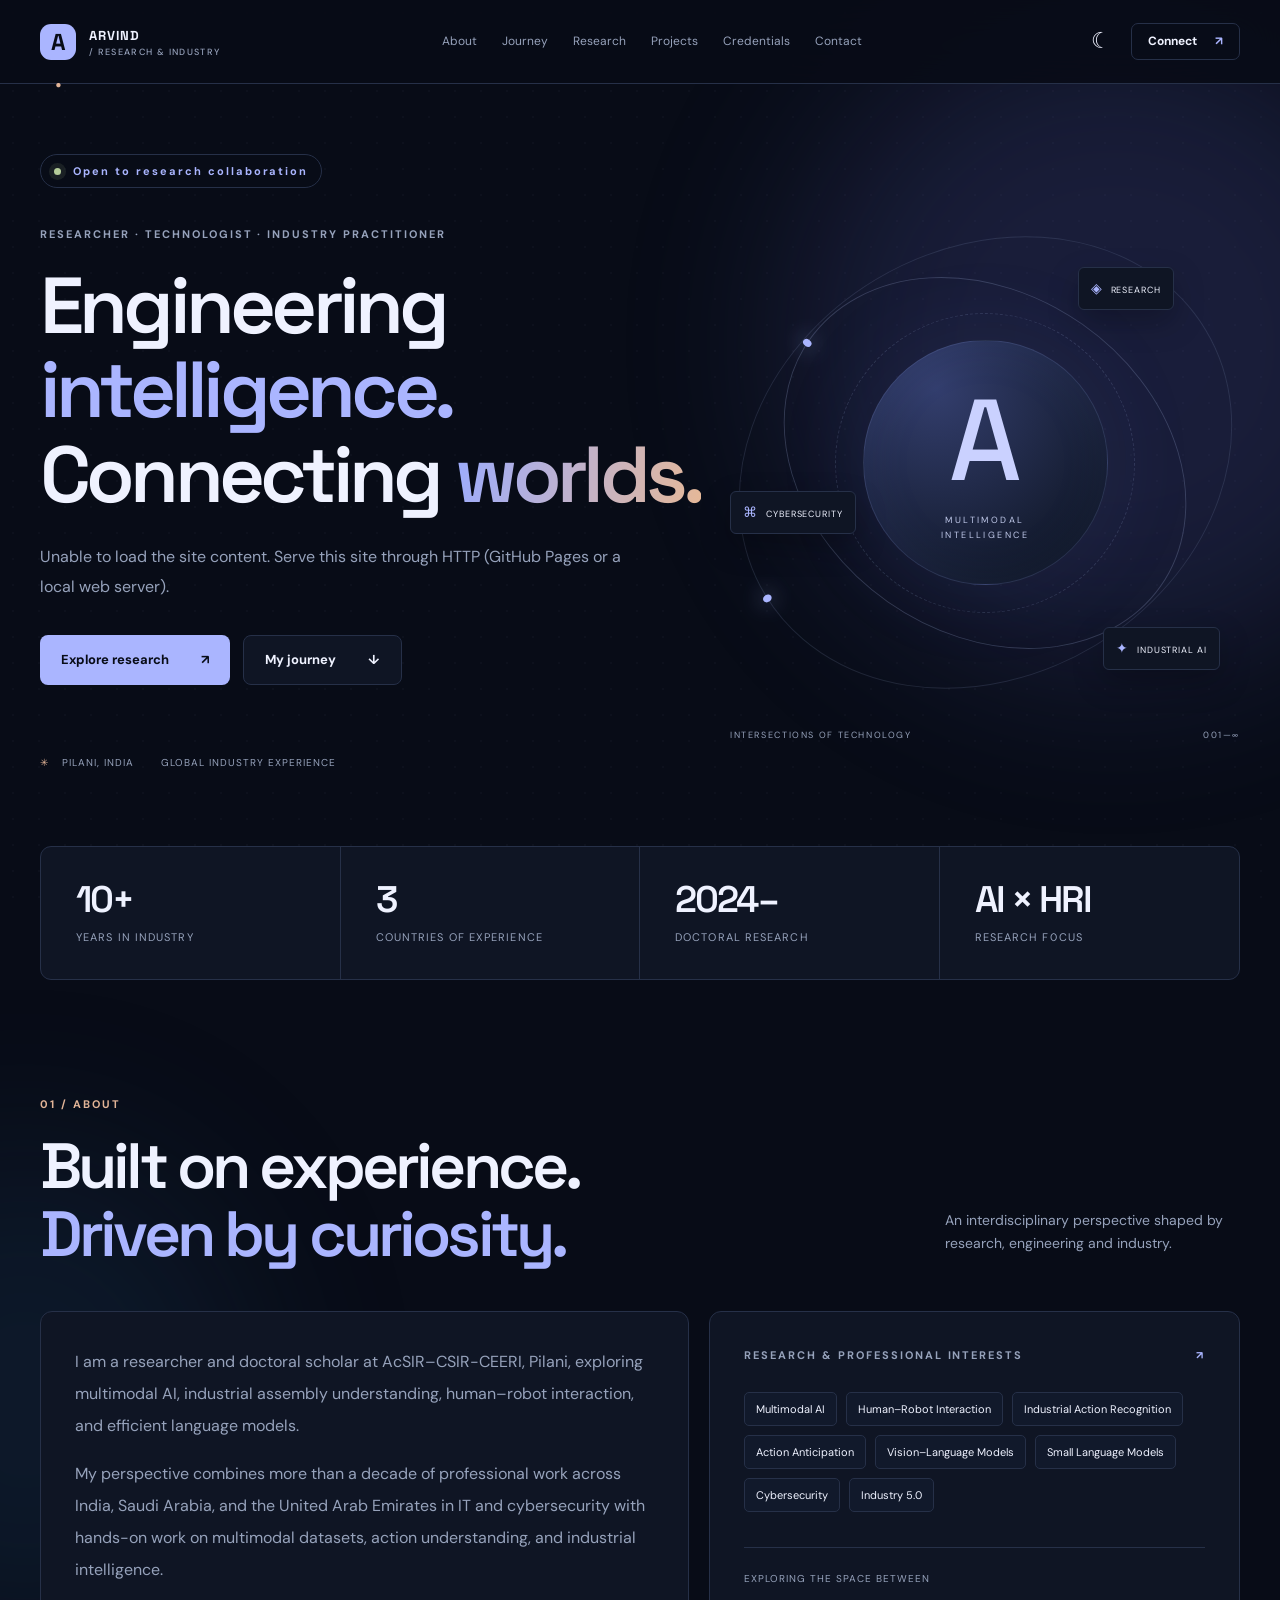
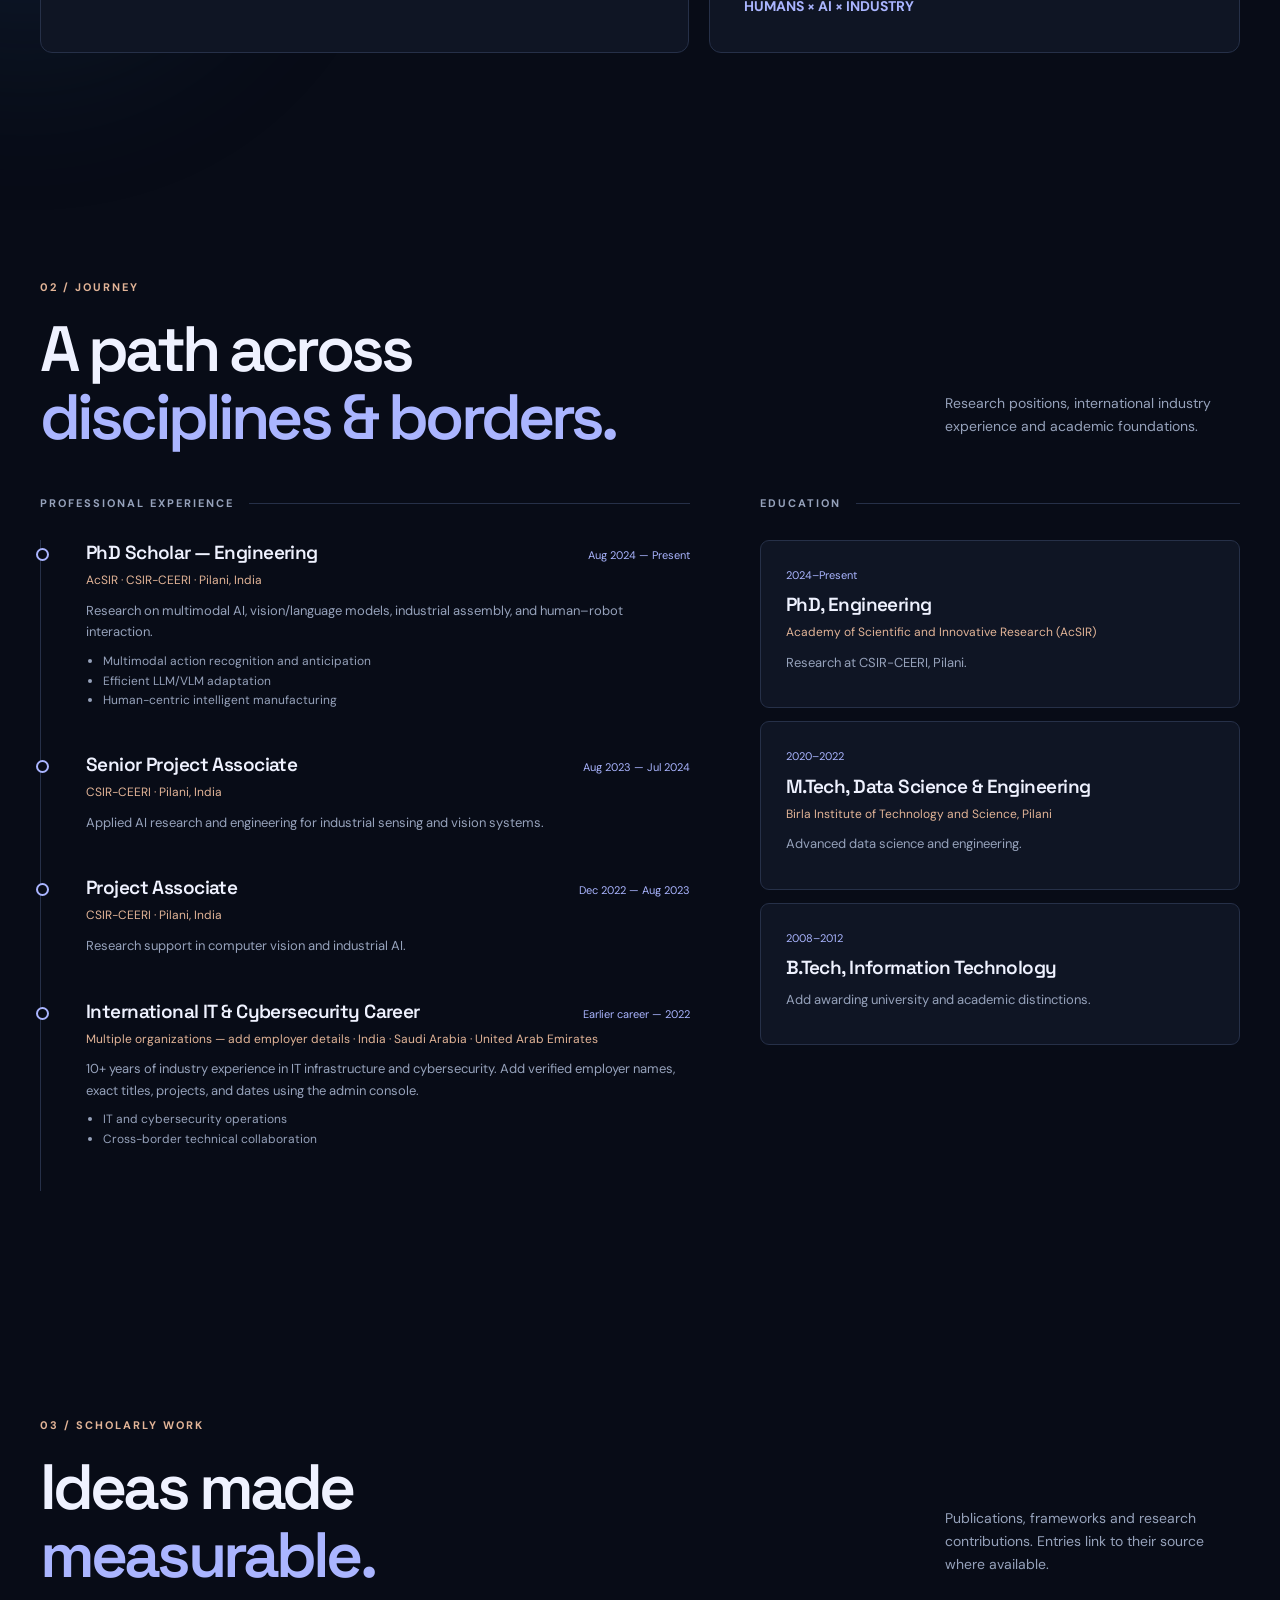
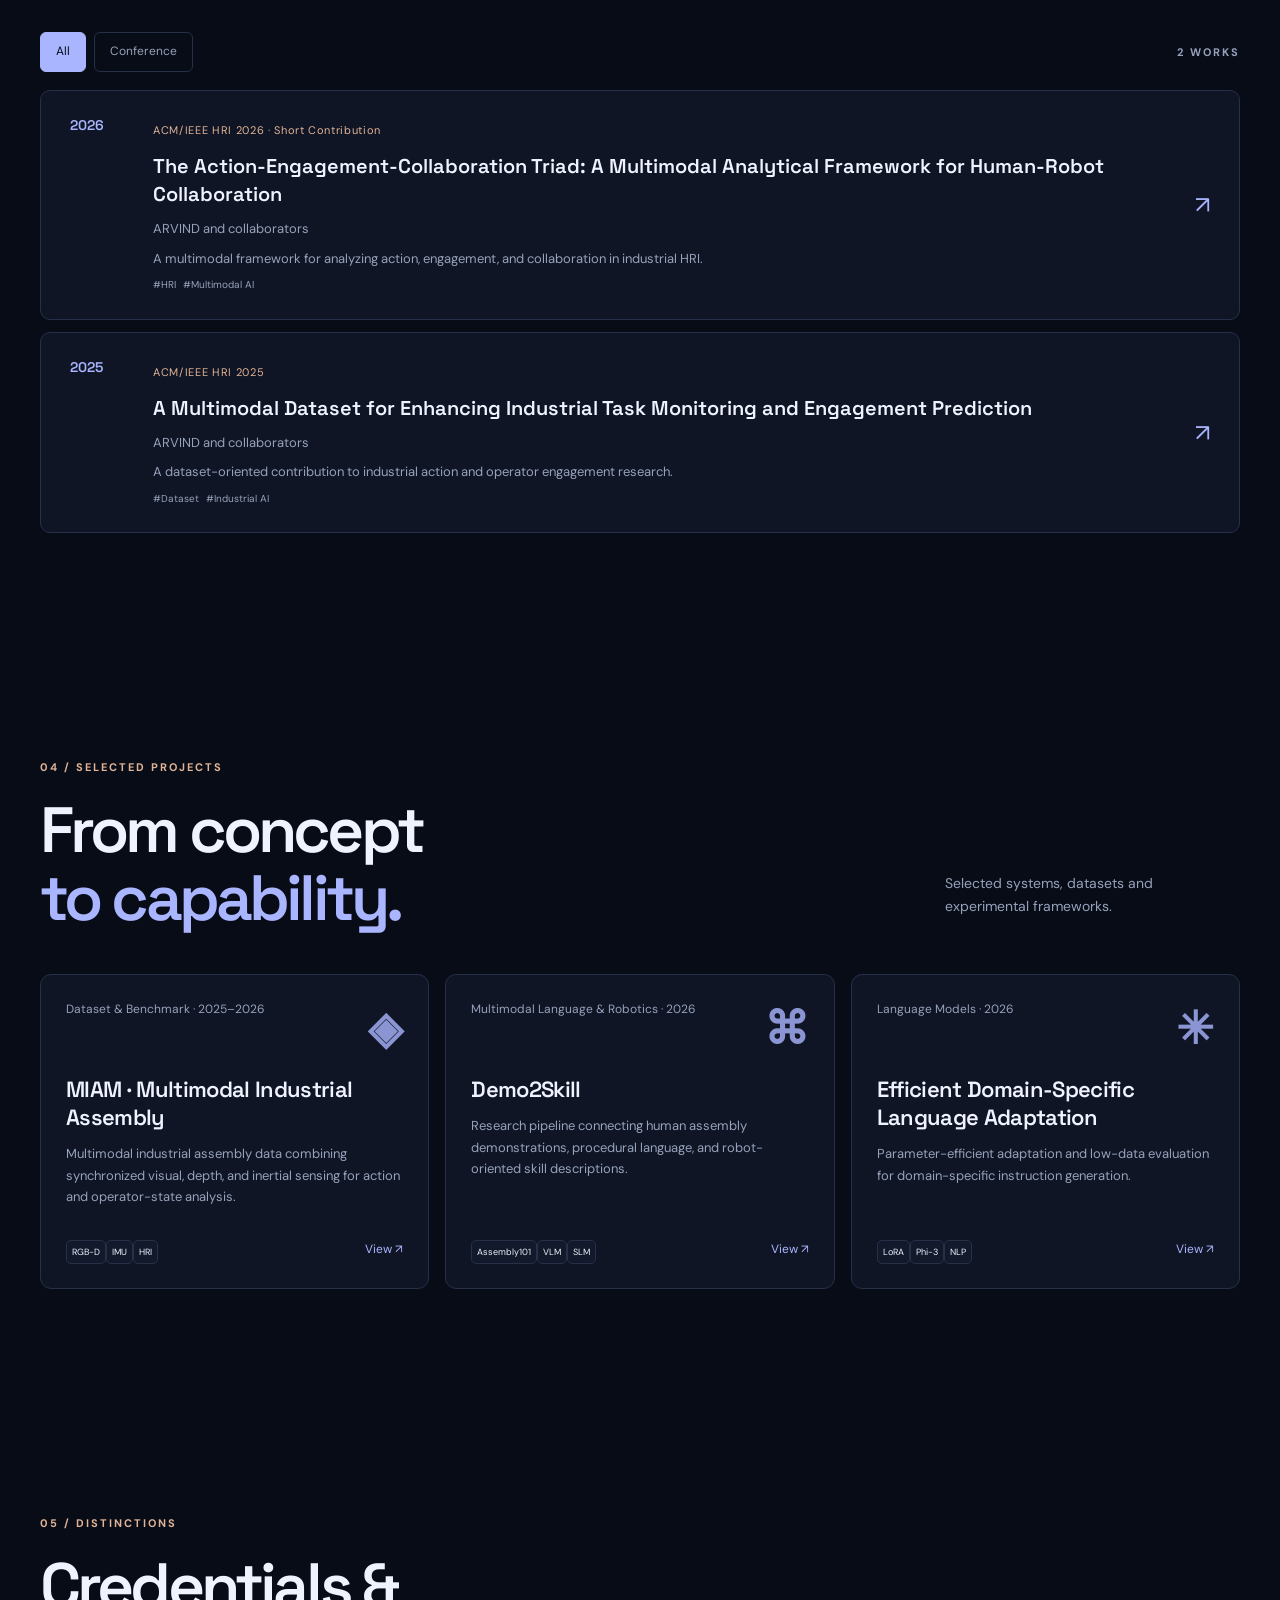
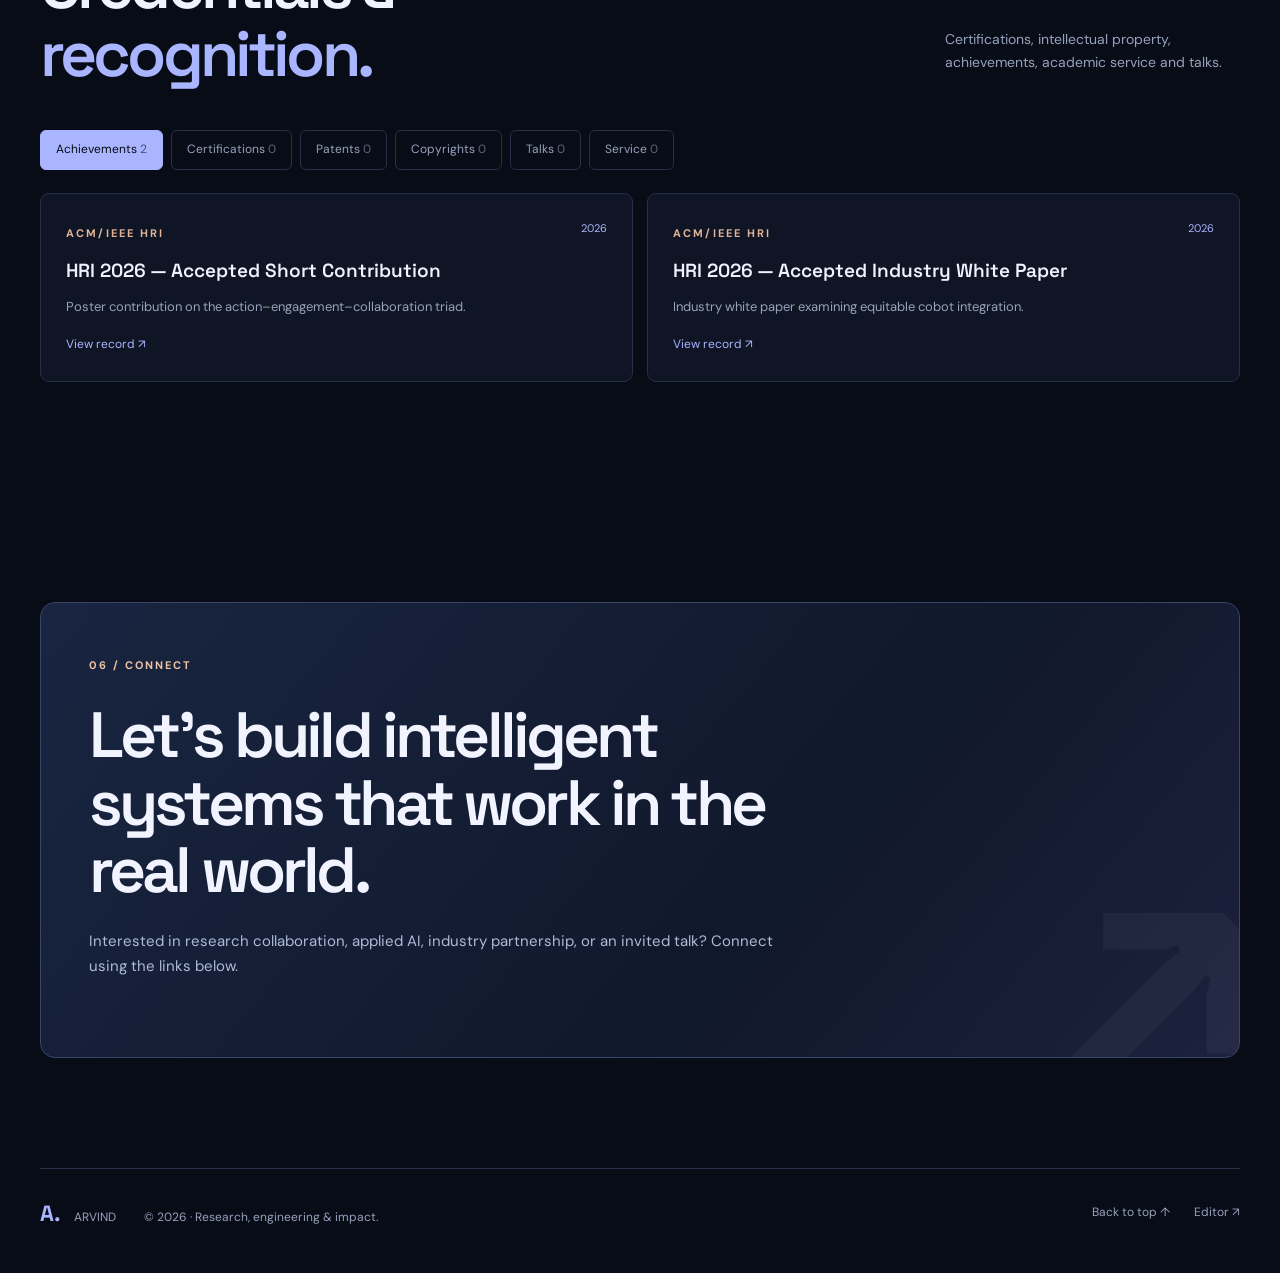
==== index.html @ ee94b441 "Add files via upload" ====
<!doctype html><html lang="en"><head><meta charset="utf-8"><meta name="viewport" content="width=device-width,initial-scale=1"><meta name="theme-color" content="#070b16"><meta name="description" content="Academic and professional portfolio"><title>ARVIND — Research & Industry</title><link rel="icon" href="assets/favicon.svg" type="image/svg+xml"><link rel="stylesheet" href="assets/style.css"><script defer src="assets/app.js"></script></head><body>
<div id="progress"></div><div class="aura aura-one"></div><div class="aura aura-two"></div>
<header class="header"><a class="brand" href="#home"><span class="brand-logo">A<span class="brand-dot">.</span></span><span>ARVIND<span class="brand-sub"> / RESEARCH & INDUSTRY</span></span></a><nav id="nav"><a href="#about">About</a><a href="#journey">Journey</a><a href="#research">Research</a><a href="#projects">Projects</a><a href="#credentials">Credentials</a><a href="#contact">Contact</a></nav><div class="header-actions"><button type="button" id="themeToggle" class="icon-button" aria-label="Toggle theme">☾</button><button type="button" class="icon-button mobile-menu" id="menuToggle" aria-label="Toggle navigation">☰</button><a class="top-cta" href="#contact">Connect <span>↗</span></a></div></header>
<main><section id="home" class="hero section shell"><div class="hero-content"><div class="eyebrow"><span class="pulse"></span><span id="availability">RESEARCH & COLLABORATION</span></div><p class="overline">RESEARCHER · TECHNOLOGIST · INDUSTRY PRACTITIONER</p><h1>Engineering <em>intelligence.</em><br>Connecting <span class="gradient-text">worlds.</span></h1><p class="hero-lead" id="tagline"></p><div class="hero-buttons"><a href="#research" class="btn btn-primary">Explore research <span>↗</span></a><a href="#journey" class="btn btn-secondary">My journey <span>↓</span></a></div><div class="hero-meta"><span><span class="small-spark">✳</span> PILANI, INDIA</span><span>GLOBAL INDUSTRY EXPERIENCE</span></div></div><div class="hero-art"><div class="orbit orbit-a"></div><div class="orbit orbit-b"></div><div class="orbit orbit-c"></div><div class="core"><span class="core-icon">A</span><small>MULTIMODAL<br>INTELLIGENCE</small></div><div class="orbit-label label-top">◈ <span>RESEARCH</span></div><div class="orbit-label label-left">⌘ <span>CYBERSECURITY</span></div><div class="orbit-label label-bottom">✦ <span>INDUSTRIAL AI</span></div><div class="art-caption">INTERSECTIONS OF TECHNOLOGY <span>001—∞</span></div></div></section>
<section class="stats-wrap shell"><div id="stats" class="stats"></div></section>
<section id="about" class="section shell"><div class="section-head"><div><span class="section-number">01 / ABOUT</span><h2>Built on experience.<br><em>Driven by curiosity.</em></h2></div><p class="section-intro">An interdisciplinary perspective shaped by research, engineering and industry.</p></div><div class="about-grid"><div class="panel about-copy" id="aboutCopy"></div><div class="panel interest-panel"><div class="panel-label">RESEARCH & PROFESSIONAL INTERESTS <span>↗</span></div><div id="interests" class="tag-cloud"></div><div class="corner-note">EXPLORING THE SPACE BETWEEN <strong>HUMANS × AI × INDUSTRY</strong></div></div></div></section>
<section id="journey" class="section shell"><div class="section-head"><div><span class="section-number">02 / JOURNEY</span><h2>A path across<br><em>disciplines & borders.</em></h2></div><p class="section-intro">Research positions, international industry experience and academic foundations.</p></div><div class="journey-layout"><div><div class="minor-title">PROFESSIONAL EXPERIENCE <span class="hairline"></span></div><div id="experience" class="timeline"></div></div><div><div class="minor-title">EDUCATION <span class="hairline"></span></div><div id="education" class="education-list"></div></div></div></section>
<section id="research" class="section shell"><div class="section-head"><div><span class="section-number">03 / SCHOLARLY WORK</span><h2>Ideas made<br><em>measurable.</em></h2></div><p class="section-intro">Publications, frameworks and research contributions. Entries link to their source where available.</p></div><div class="filterbar"><div class="filter-buttons" id="publicationFilters"></div><span id="publicationCount" class="count"></span></div><div id="publications" class="publication-list"></div></section>
<section id="projects" class="section shell"><div class="section-head"><div><span class="section-number">04 / SELECTED PROJECTS</span><h2>From concept<br><em>to capability.</em></h2></div><p class="section-intro">Selected systems, datasets and experimental frameworks.</p></div><div id="projectsGrid" class="project-grid"></div></section>
<section id="credentials" class="section shell"><div class="section-head"><div><span class="section-number">05 / DISTINCTIONS</span><h2>Credentials &<br><em>recognition.</em></h2></div><p class="section-intro">Certifications, intellectual property, achievements, academic service and talks.</p></div><div class="credentials-tabs" id="credentialTabs"></div><div id="credentialContent" class="credential-content"></div></section>
<section id="contact" class="section shell"><div class="contact-panel"><span class="section-number">06 / CONNECT</span><div class="contact-body"><h2 id="contactHeading"></h2><p id="contactMessage"></p><div id="socialLinks" class="contact-links"></div></div><span class="contact-mark" aria-hidden="true">↗</span></div></section></main>
<footer class="footer shell"><div><span class="footer-logo">A.</span> <span id="footerName">ARVIND</span> <span class="footer-note">© <span id="year"></span> · Research, engineering & impact.</span></div><div><a href="#home">Back to top ↑</a><a href="admin.html" title="Owner content editor">Editor ↗</a></div></footer><div id="toast" role="status" aria-live="polite"></div>
</body></html>
---- assets/style.css ----
@import url('https://fonts.googleapis.com/css2?family=DM+Sans:wght@400;500;600;700&family=Space+Grotesk:wght@400;500;600;700&display=swap');
:root{--bg:#080c17;--panel:#0f1524;--panel2:#11192b;--text:#eff2ff;--muted:#96a2bb;--line:#263048;--accent:#aab5ff;--warm:#e2b497;--sh:rgba(0,0,0,.25)}:root.light{--bg:#f7f8fc;--panel:#fff;--panel2:#eef1fa;--text:#11182b;--muted:#566079;--line:#dbe0ec;--accent:#515fd4;--warm:#ad765e;--sh:rgba(20,25,50,.08)}*{box-sizing:border-box}html{scroll-behavior:smooth;scroll-padding-top:90px}body{margin:0;background:var(--bg);color:var(--text);font-family:'DM Sans',sans-serif;line-height:1.65;overflow-x:hidden}body::before{content:'';position:fixed;inset:0;pointer-events:none;z-index:0;background-image:radial-gradient(#8e9bb01a .75px,transparent .75px);background-size:26px 26px;opacity:.4}a{color:inherit;text-decoration:none}button,input,textarea,select{font:inherit}button{cursor:pointer}.shell{width:min(1200px,calc(100% - 80px));margin-inline:auto}.section{padding-block:110px;position:relative;z-index:1}.aura{position:absolute;border-radius:50%;filter:blur(90px);pointer-events:none;opacity:.2}.aura-one{top:20px;right:-160px;background:#6166c5;width:650px;height:650px}.aura-two{top:1150px;left:-200px;background:#244e77;width:450px;height:500px}#progress{position:fixed;top:0;left:0;height:3px;width:0;background:linear-gradient(90deg,var(--accent),var(--warm));z-index:100}.header{height:84px;display:flex;align-items:center;justify-content:space-between;gap:25px;padding:0 max(40px,calc((100vw - 1200px)/2));position:sticky;top:0;z-index:50;border-bottom:1px solid var(--line);background:color-mix(in srgb,var(--bg) 89%,transparent);backdrop-filter:blur(24px)}.brand{display:flex;align-items:center;gap:13px;font-family:'Space Grotesk';font-weight:700;letter-spacing:.07em;font-size:13px;white-space:nowrap}.brand-logo{display:grid;place-items:center;background:var(--accent);color:var(--bg);width:36px;height:36px;border-radius:11px;font-size:23px;letter-spacing:-4px;padding-right:4px}.brand-dot{color:var(--warm)}.brand-sub{display:block;color:var(--muted);font:500 9px 'DM Sans';letter-spacing:.15em}.header nav{display:flex;align-items:center;gap:25px}.header nav a,.footer a{font-size:12px;color:var(--muted);transition:color .2s}.header nav a:hover,.footer a:hover{color:var(--accent)}.header-actions{display:flex;align-items:center;gap:12px}.top-cta{border:1px solid var(--line);border-radius:7px;padding:8px 16px;font-size:12px;font-weight:700}.top-cta span{color:var(--accent);margin-left:15px}.icon-button{border:0;background:transparent;color:var(--text);font-size:22px;padding:5px 8px}.mobile-menu{display:none}.hero{min-height:720px;display:grid;grid-template-columns:1.15fr .85fr;align-items:center;padding-top:70px;padding-bottom:75px}.hero-content{position:relative;z-index:2}.eyebrow,.overline,.section-number,.panel-label,.minor-title,.count{font-size:11px;letter-spacing:.18em;font-weight:700}.eyebrow{display:inline-flex;gap:12px;align-items:center;border:1px solid var(--line);color:var(--accent);padding:7px 13px;border-radius:30px}.pulse{width:7px;height:7px;background:#b5cd9a;border-radius:50%;box-shadow:0 0 0 5px #b5cd9a1b}.overline{color:var(--muted);margin-top:37px}.hero h1,h2{font-family:'Space Grotesk',sans-serif;line-height:1.06;letter-spacing:-.06em}.hero h1{font-size:clamp(55px,6.2vw,90px);margin:21px 0 25px;font-weight:600}.hero h1 em,h2 em{font-style:normal;color:var(--accent)}.gradient-text{background:linear-gradient(100deg,#9bacff,#e6b897);-webkit-background-clip:text;background-clip:text;color:transparent}.hero-lead{font-size:16px;line-height:1.9;color:var(--muted);max-width:590px}.hero-buttons{display:flex;gap:13px;margin-top:33px}.btn{border-radius:8px;padding:13px 21px;font-size:13px;font-weight:700;display:inline-flex;gap:32px;align-items:center;transition:transform .2s,background .2s}.btn:hover{transform:translateY(-3px)}.btn-primary{background:var(--accent);color:var(--bg)}.btn-secondary{border:1px solid var(--line);background:var(--panel)}.hero-meta{display:flex;gap:27px;color:var(--muted);letter-spacing:.1em;font-size:10px;margin-top:70px}.small-spark{color:var(--warm);margin-right:9px}.hero-art{position:relative;min-height:560px;display:grid;place-items:center}.orbit{position:absolute;border:1px solid #879ac037;border-radius:50%;transform:rotate(-23deg)}.orbit-a{width:300px;height:300px;border-style:dashed;animation:spin 50s linear infinite}.orbit-b{width:430px;height:430px;transform:rotate(35deg) scaleY(.79);border-color:#8a98c04c}.orbit-c{width:515px;height:515px;transform:rotate(-31deg) scaleY(.83);border-color:#8a98c02d}.orbit-b:before,.orbit-c:before{content:'';position:absolute;top:50%;left:-5px;background:var(--accent);width:9px;height:9px;border-radius:50%;box-shadow:0 0 25px var(--accent)}.core{width:245px;height:245px;display:flex;flex-direction:column;justify-content:center;align-items:center;gap:15px;background:radial-gradient(circle at 30% 20%,#333e6d,#101727 80%);border:1px solid #727fc044;border-radius:50%;box-shadow:0 0 100px #6e82dc18,inset 0 0 50px #738afa14}.core-icon{font:500 115px 'Space Grotesk';line-height:1;color:#cad1ff}.core small{text-align:center;font-size:9px;line-height:1.6;letter-spacing:.27em;color:#c0c9ea}.orbit-label{position:absolute;border:1px solid var(--line);padding:9px 12px;border-radius:6px;background:var(--panel);color:var(--accent);font-size:14px;box-shadow:0 12px 30px var(--sh)}.orbit-label span{font-size:9px;letter-spacing:.1em;color:var(--text);margin-left:5px}.label-top{right:13%;top:15%}.label-left{left:0;top:55%}.label-bottom{bottom:13%;right:4%}.art-caption{position:absolute;bottom:0;font-size:9px;color:var(--muted);letter-spacing:.18em;width:100%;display:flex;justify-content:space-between}.stats-wrap{position:relative;z-index:1}.stats{border:1px solid var(--line);border-radius:11px;display:grid;grid-template-columns:repeat(4,1fr);background:var(--panel);overflow:hidden}.stat{padding:29px 35px;border-right:1px solid var(--line)}.stat:last-child{border:0}.stat strong{font:600 37px 'Space Grotesk';color:var(--text);display:block;letter-spacing:-.05em}.stat span{font-size:11px;color:var(--muted);letter-spacing:.1em;text-transform:uppercase}.section-head{display:flex;justify-content:space-between;align-items:end;gap:50px;margin-bottom:42px}.section-number{color:var(--warm)}h2{font-size:clamp(39px,5vw,64px);font-weight:600;margin:17px 0 0}.section-intro{max-width:295px;color:var(--muted);font-size:14px}.about-grid{display:grid;grid-template-columns:1.1fr .9fr;gap:20px}.panel{background:var(--panel);border:1px solid var(--line);border-radius:12px;padding:34px}.about-copy{font-size:16px;line-height:2;color:var(--muted)}.about-copy p:first-child{margin-top:0}.about-copy p:last-child{margin-bottom:0}.panel-label{display:flex;justify-content:space-between;color:var(--muted)}.panel-label span{color:var(--accent)}.tag-cloud{display:flex;flex-wrap:wrap;gap:9px;margin:28px 0 35px}.tag,.pill{font-size:11px;padding:7px 11px;border:1px solid var(--line);border-radius:5px;color:var(--text);background:var(--panel2)}.corner-note{border-top:1px solid var(--line);padding-top:23px;font-size:10px;letter-spacing:.1em;color:var(--muted)}.corner-note strong{display:block;color:var(--accent);font-size:14px;letter-spacing:0;margin-top:7px}.journey-layout{display:grid;grid-template-columns:1.15fr .85fr;gap:70px}.minor-title{display:flex;gap:15px;align-items:center;color:var(--muted);margin:0 0 28px}.hairline{height:1px;background:var(--line);flex:1}.timeline{padding-left:23px;border-left:1px solid var(--line)}.timeline-item{position:relative;padding:0 0 33px 22px}.timeline-item:before{content:'';position:absolute;width:9px;height:9px;top:8px;left:-28px;border:2px solid var(--accent);background:var(--bg);border-radius:50%}.entry-top{display:flex;justify-content:space-between;gap:15px;align-items:baseline}.entry-top h3,.edu-card h3{margin:0;font:600 19px 'Space Grotesk';letter-spacing:-.03em}.period{color:var(--accent);font-size:11px;white-space:nowrap}.org{margin:6px 0 8px;color:var(--warm);font-size:12px}.timeline-item p,.edu-card p{color:var(--muted);font-size:13px;margin:9px 0}.entry-highlights{padding-left:17px;margin:8px 0;color:var(--muted);font-size:12px}.education-list{display:grid;gap:13px}.edu-card{background:var(--panel);border:1px solid var(--line);padding:25px;border-radius:9px}.edu-card .period{margin-bottom:8px;display:block}.filterbar{display:flex;align-items:center;justify-content:space-between;gap:10px;margin-bottom:18px}.filter-buttons,.credentials-tabs{display:flex;gap:8px;flex-wrap:wrap}.filter-buttons button,.credentials-tabs button{padding:9px 15px;border-radius:6px;border:1px solid var(--line);background:transparent;color:var(--muted);font-size:12px}.filter-buttons button.active,.credentials-tabs button.active{background:var(--accent);color:var(--bg);border-color:var(--accent)}.count{color:var(--muted)}.publication-list{display:grid;gap:12px}.pub-card{padding:25px 29px;background:var(--panel);border:1px solid var(--line);border-radius:10px;display:grid;grid-template-columns:60px 1fr auto;gap:23px;transition:border-color .2s,transform .2s}.pub-card:hover,.project-card:hover{border-color:var(--accent);transform:translateY(-2px)}.pub-year{font:600 14px 'Space Grotesk';color:var(--accent)}.pub-venue{font-size:11px;color:var(--warm);letter-spacing:.06em}.pub-card h3{font:600 20px/1.4 'Space Grotesk';margin:10px 0}.pub-card p{font-size:13px;color:var(--muted);margin:8px 0}.pub-card .pub-link{align-self:center;font-size:24px;color:var(--accent)}.pub-tags{display:flex;gap:7px;flex-wrap:wrap}.pub-tags span{font-size:10px;color:var(--muted)}.project-grid{display:grid;grid-template-columns:repeat(3,1fr);gap:16px}.project-card{min-height:315px;padding:25px;display:flex;flex-direction:column;background:var(--panel);border:1px solid var(--line);border-radius:11px;transition:.2s}.project-visual{height:75px;display:flex;align-items:start;justify-content:space-between;font-size:12px;color:var(--muted)}.project-symbol{font:600 45px 'Space Grotesk';color:var(--accent);opacity:.8}.project-card h3{font:600 22px 'Space Grotesk';letter-spacing:-.03em;margin:0 0 12px}.project-card p{font-size:13px;color:var(--muted);margin:0 0 25px}.project-footer{display:flex;justify-content:space-between;align-items:center;margin-top:auto;gap:10px}.project-footer .tag{font-size:9px;padding:5px}.project-footer a{font-size:12px;color:var(--accent)}.credentials-tabs{margin-bottom:23px}.credential-content{display:grid;grid-template-columns:repeat(2,1fr);gap:14px;min-height:180px}.credential-card{background:var(--panel);border:1px solid var(--line);border-radius:9px;padding:25px}.credential-card .period{float:right}.credential-card h3{font:600 19px 'Space Grotesk';margin:12px 0}.credential-card p{color:var(--muted);font-size:13px}.credential-card a{color:var(--accent);font-size:12px}.empty{grid-column:1/-1;background:var(--panel);border:1px dashed var(--line);padding:34px;border-radius:9px;color:var(--muted);font-size:13px}.contact-panel{position:relative;background:linear-gradient(130deg,#192541,#10182b 62%,#1d213d);border:1px solid #384669;border-radius:15px;padding:48px;overflow:hidden}.contact-panel .section-number{color:#edc4a4}.contact-body{max-width:690px;position:relative;z-index:2}.contact-body h2{color:#f1f3ff;font-size:clamp(38px,5vw,65px);margin:24px 0}.contact-body p{color:#aebad7;font-size:15px}.contact-links{display:flex;flex-wrap:wrap;gap:10px;margin-top:30px}.contact-links a{border:1px solid #4d5b7b;color:#f5f6ff;padding:10px 18px;border-radius:6px;font-size:12px}.contact-links a:hover{background:#ffffff1d}.contact-mark{position:absolute;right:-30px;bottom:-90px;color:#ffffff0a;font:600 360px 'Space Grotesk';line-height:1}.footer{padding-top:30px;padding-bottom:45px;display:flex;justify-content:space-between;gap:20px;align-items:center;color:var(--muted);border-top:1px solid var(--line);font-size:12px}.footer-logo{font:700 22px 'Space Grotesk';color:var(--accent);margin-right:10px}.footer-note{margin-left:25px}.footer>div:last-child{display:flex;gap:24px}#toast{position:fixed;bottom:20px;right:20px;z-index:200;padding:12px 19px;background:var(--accent);color:var(--bg);border-radius:8px;opacity:0;pointer-events:none;transition:opacity .3s}@keyframes spin{to{transform:rotate(337deg)}}@media(max-width:1050px){.header nav{gap:13px}.brand-sub{display:none}.hero h1{font-size:62px}.hero-art{transform:scale(.8)}.project-grid{grid-template-columns:repeat(2,1fr)}}@media(max-width:760px){.shell{width:min(100% - 38px,1200px)}.header{height:70px;padding:0 19px}.header nav{display:none;position:absolute;top:70px;left:0;right:0;background:var(--panel);padding:22px;flex-direction:column;align-items:start;border-bottom:1px solid var(--line)}.header nav.open{display:flex}.mobile-menu{display:block}.top-cta{display:none}.section{padding-block:70px}.hero{display:block;min-height:auto;padding-top:75px}.hero h1{font-size:clamp(43px,10vw,65px)}.hero-art{height:370px;min-height:370px;transform:scale(.68);margin:-10px -60px}.hero-meta{margin-top:40px;flex-wrap:wrap;gap:12px}.stats{grid-template-columns:repeat(2,1fr)}.stat{padding:20px;border-bottom:1px solid var(--line)}.stat:nth-child(even){border-right:0}.stat strong{font-size:30px}.section-head{display:block}.section-intro{max-width:100%}.about-grid,.journey-layout,.credential-content{grid-template-columns:1fr;gap:25px}.project-grid{grid-template-columns:1fr}.pub-card{grid-template-columns:42px 1fr auto;gap:10px;padding:19px}.pub-card h3{font-size:17px}.entry-top{display:block}.period{white-space:normal}.contact-panel{padding:26px}.footer{display:block}.footer>div:last-child{margin-top:16px}.footer-note{display:block;margin:4px 0}.count{display:none}}@media(prefers-reduced-motion:reduce){*,*:before,*:after{scroll-behavior:auto!important;animation:none!important;transition:none!important}}
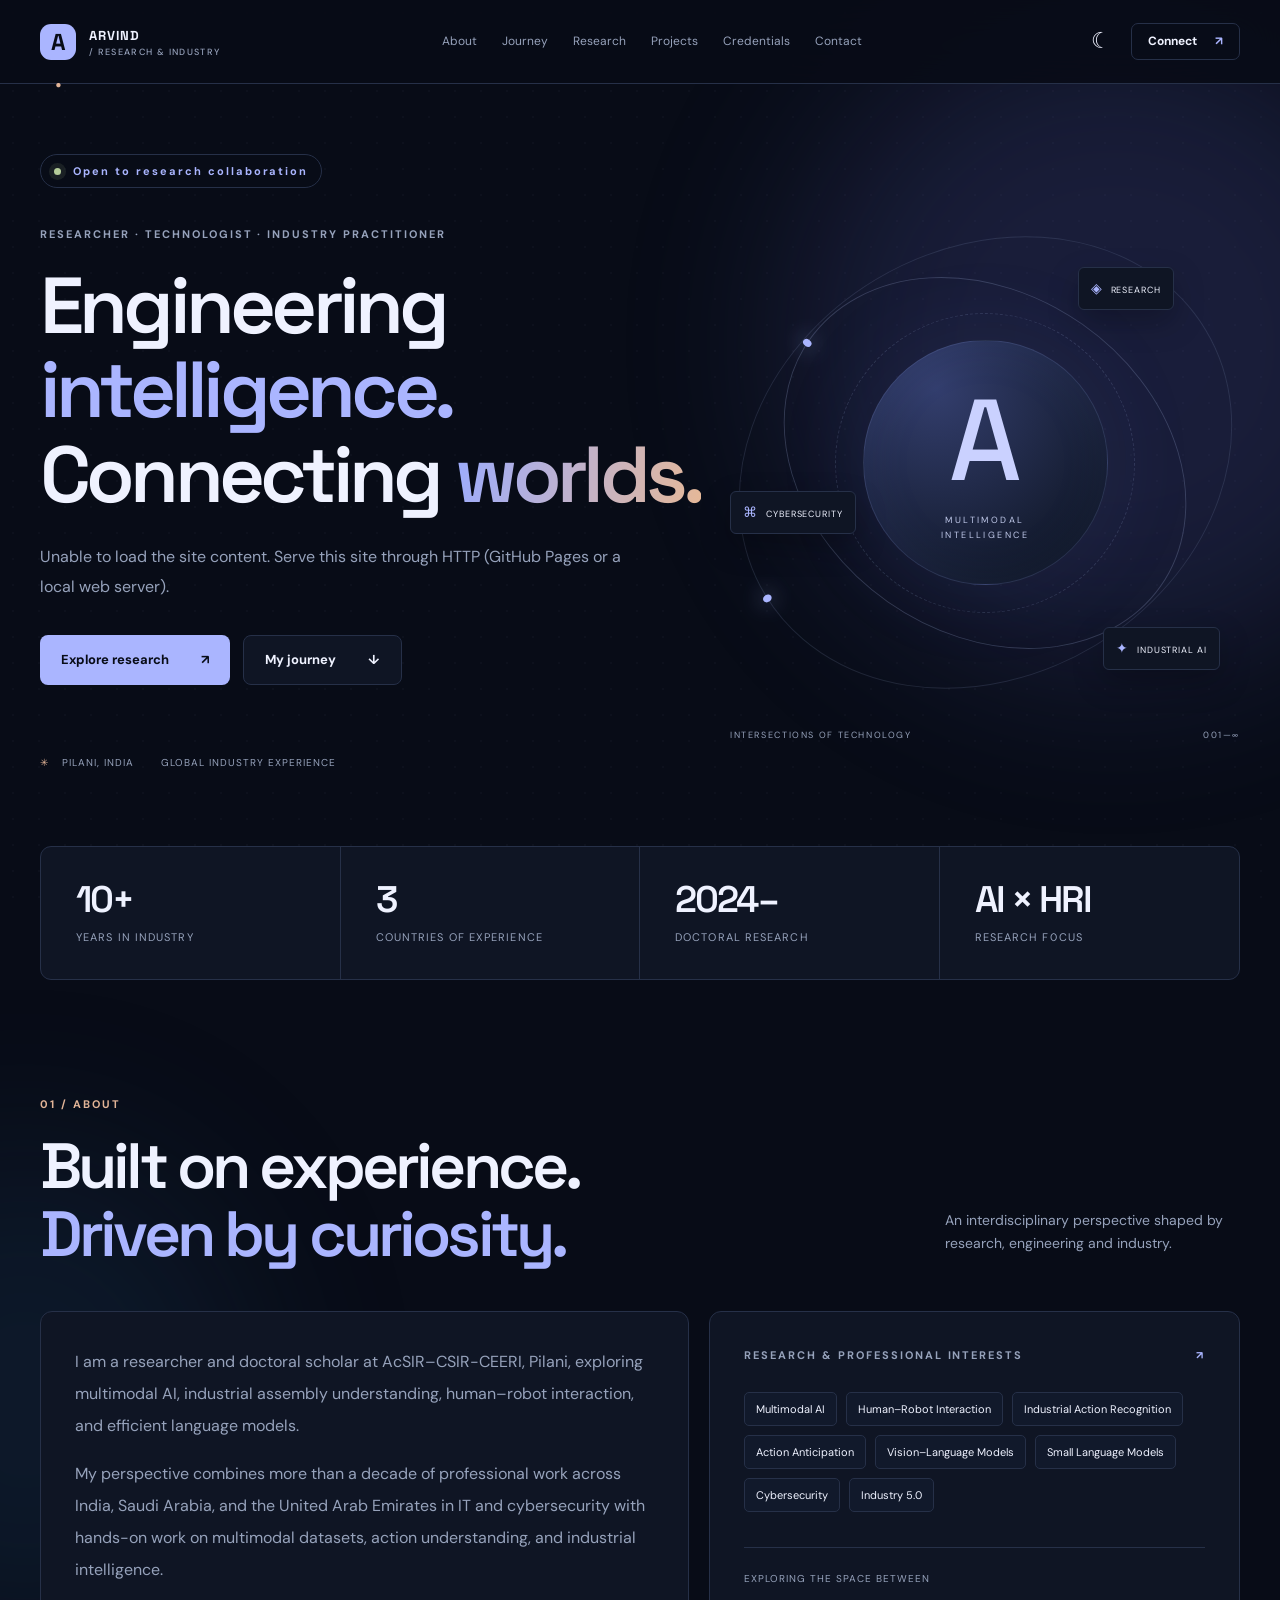
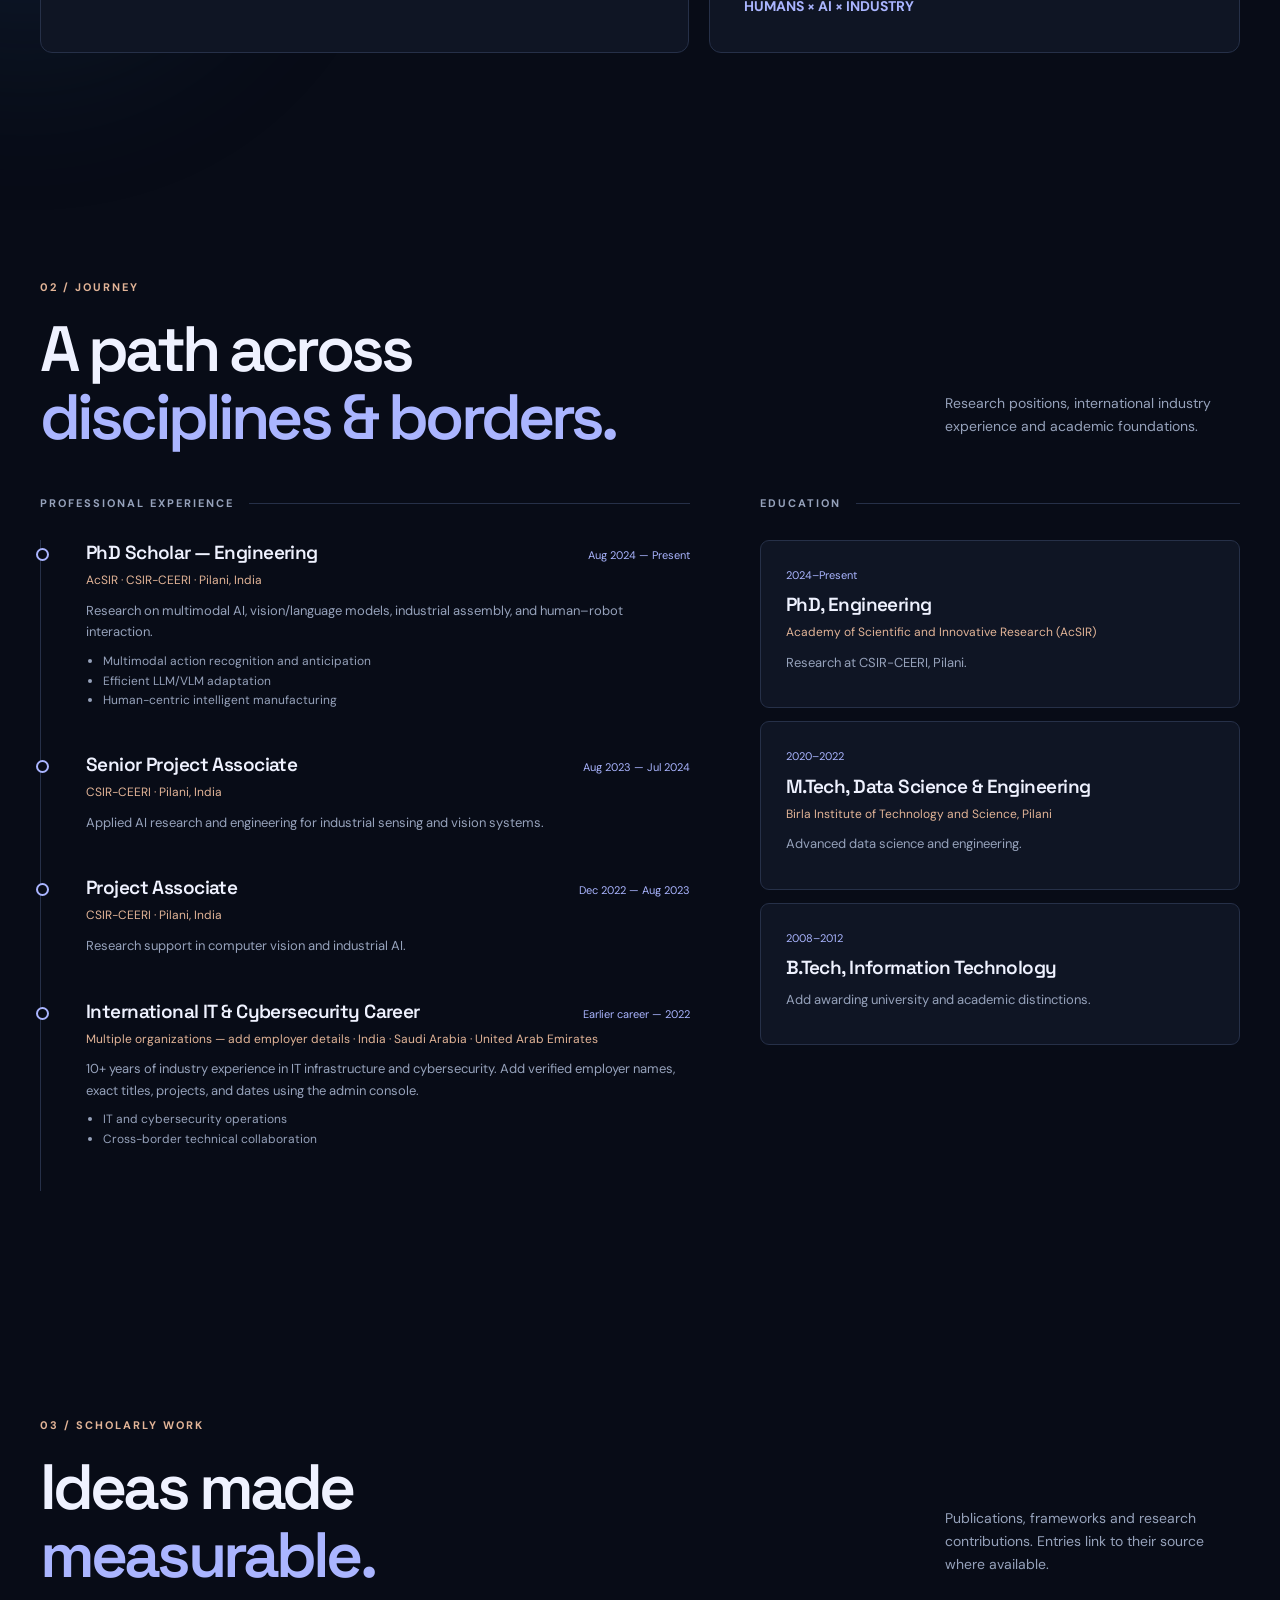
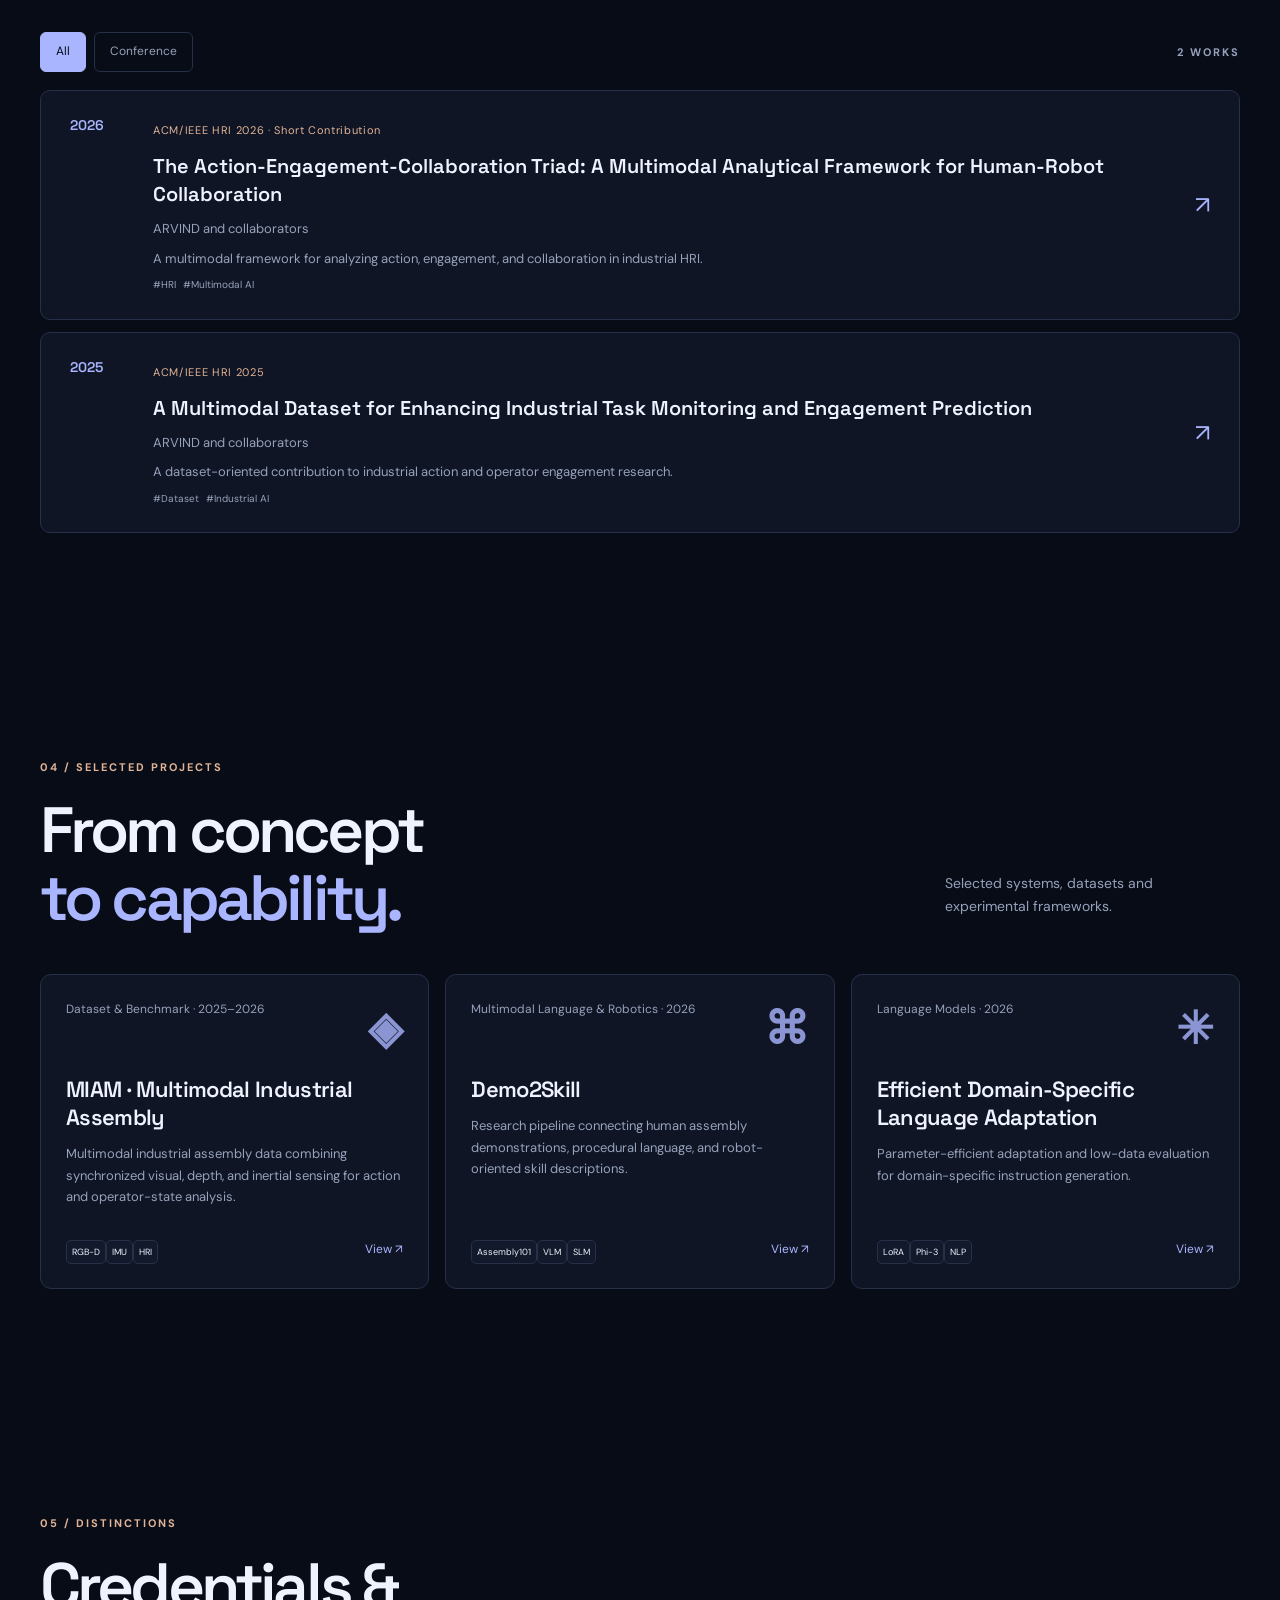
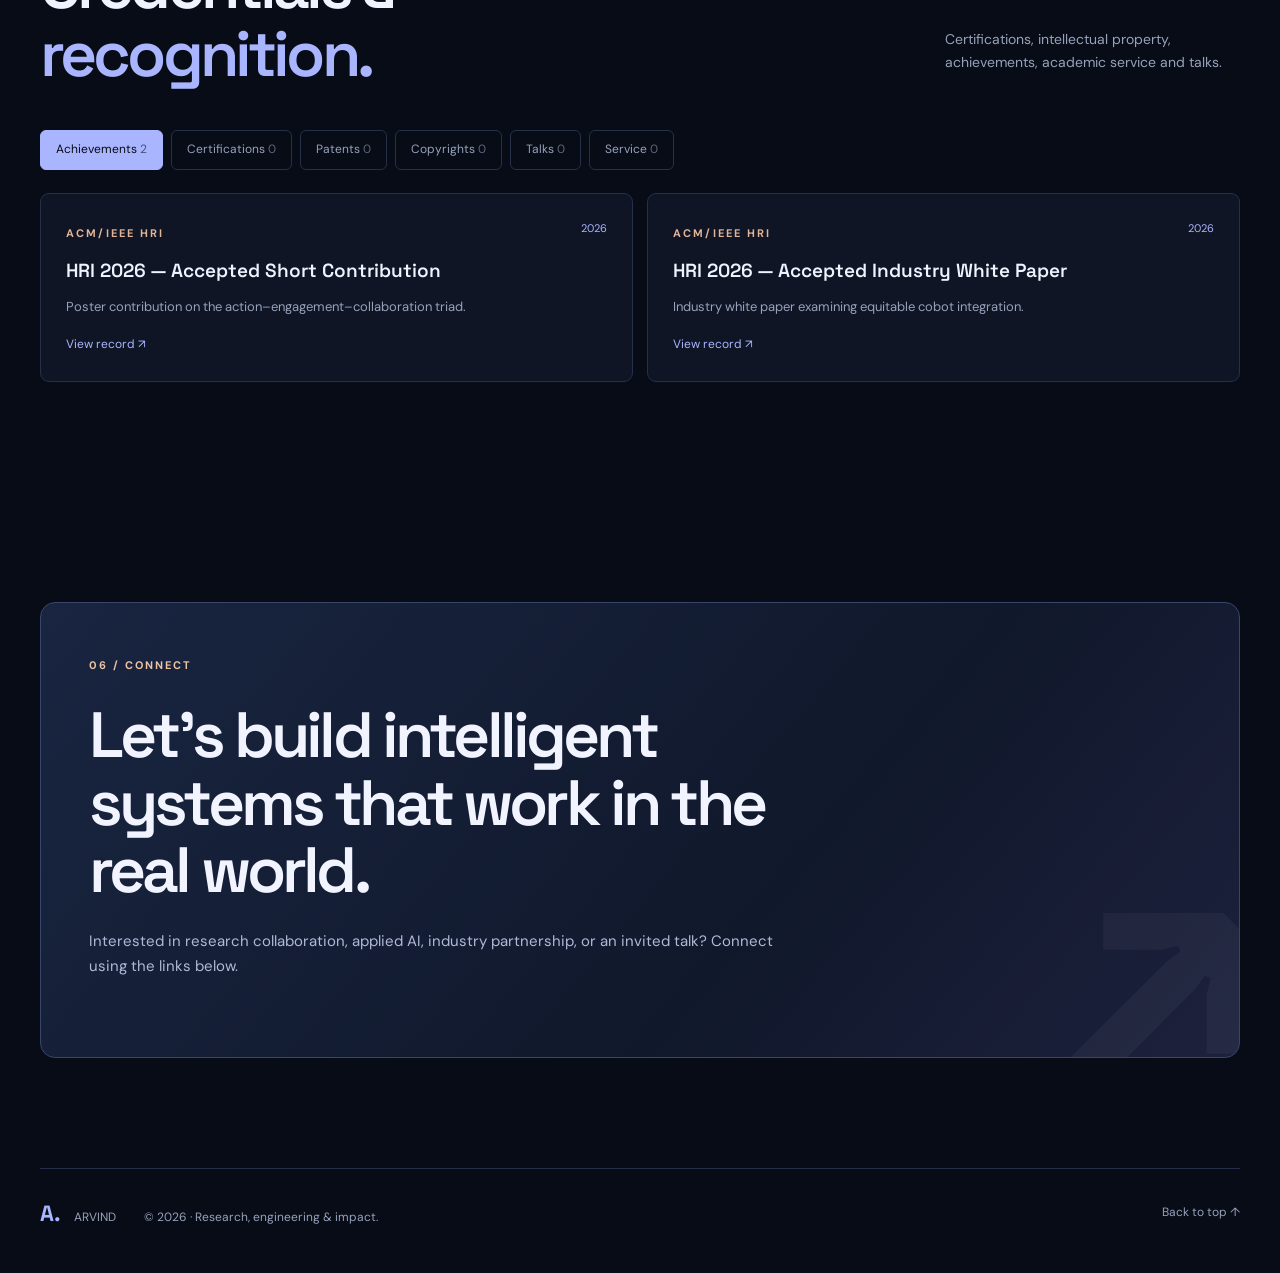
==== commit ffdd1787: "Update index.html" ====
--- a/index.html
+++ b/index.html
@@ -9,5 +9,5 @@
 <section id="projects" class="section shell"><div class="section-head"><div><span class="section-number">04 / SELECTED PROJECTS</span><h2>From concept<br><em>to capability.</em></h2></div><p class="section-intro">Selected systems, datasets and experimental frameworks.</p></div><div id="projectsGrid" class="project-grid"></div></section>
 <section id="credentials" class="section shell"><div class="section-head"><div><span class="section-number">05 / DISTINCTIONS</span><h2>Credentials &<br><em>recognition.</em></h2></div><p class="section-intro">Certifications, intellectual property, achievements, academic service and talks.</p></div><div class="credentials-tabs" id="credentialTabs"></div><div id="credentialContent" class="credential-content"></div></section>
 <section id="contact" class="section shell"><div class="contact-panel"><span class="section-number">06 / CONNECT</span><div class="contact-body"><h2 id="contactHeading"></h2><p id="contactMessage"></p><div id="socialLinks" class="contact-links"></div></div><span class="contact-mark" aria-hidden="true">↗</span></div></section></main>
-<footer class="footer shell"><div><span class="footer-logo">A.</span> <span id="footerName">ARVIND</span> <span class="footer-note">© <span id="year"></span> · Research, engineering & impact.</span></div><div><a href="#home">Back to top ↑</a><a href="admin.html" title="Owner content editor">Editor ↗</a></div></footer><div id="toast" role="status" aria-live="polite"></div>
+<footer class="footer shell"><div><span class="footer-logo">A.</span> <span id="footerName">ARVIND</span> <span class="footer-note">© <span id="year"></span> · Research, engineering & impact.</span></div><div><a href="#home">Back to top ↑</div></footer><div id="toast" role="status" aria-live="polite"></div>
 </body></html>
